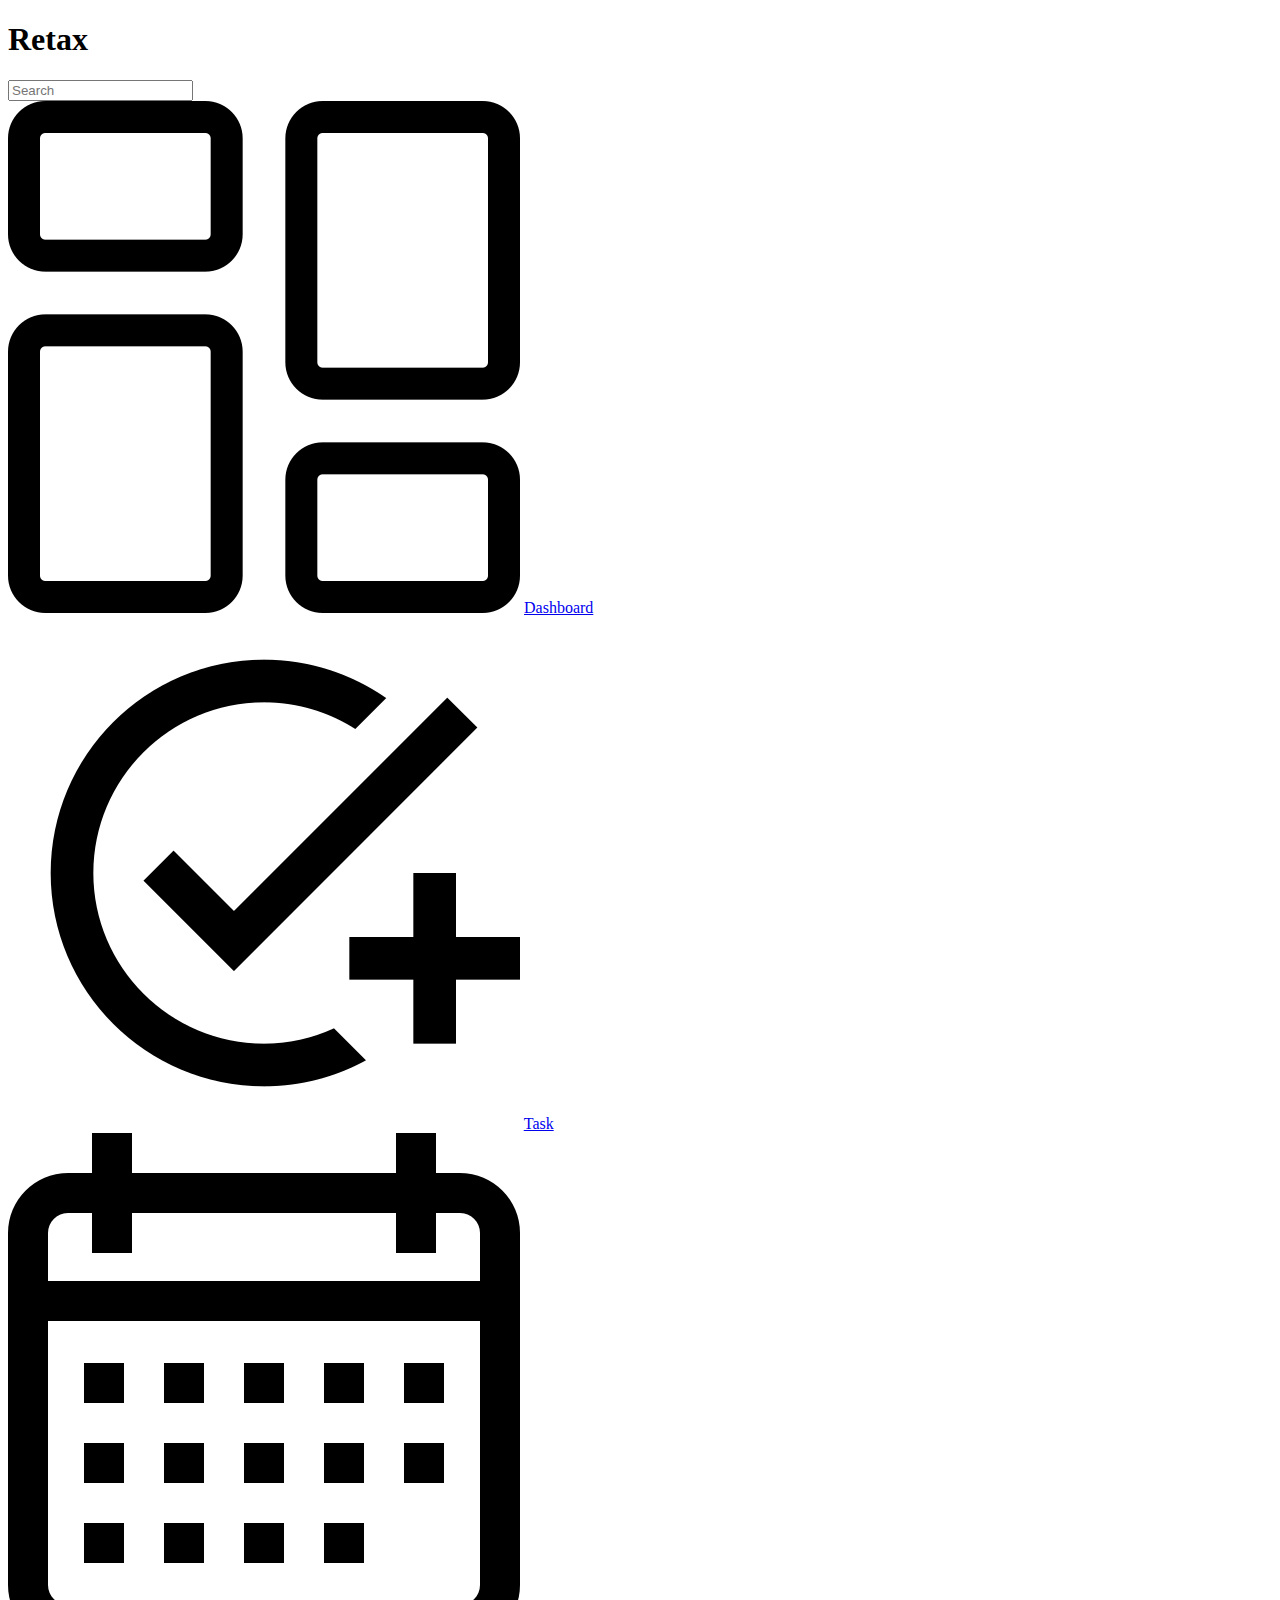
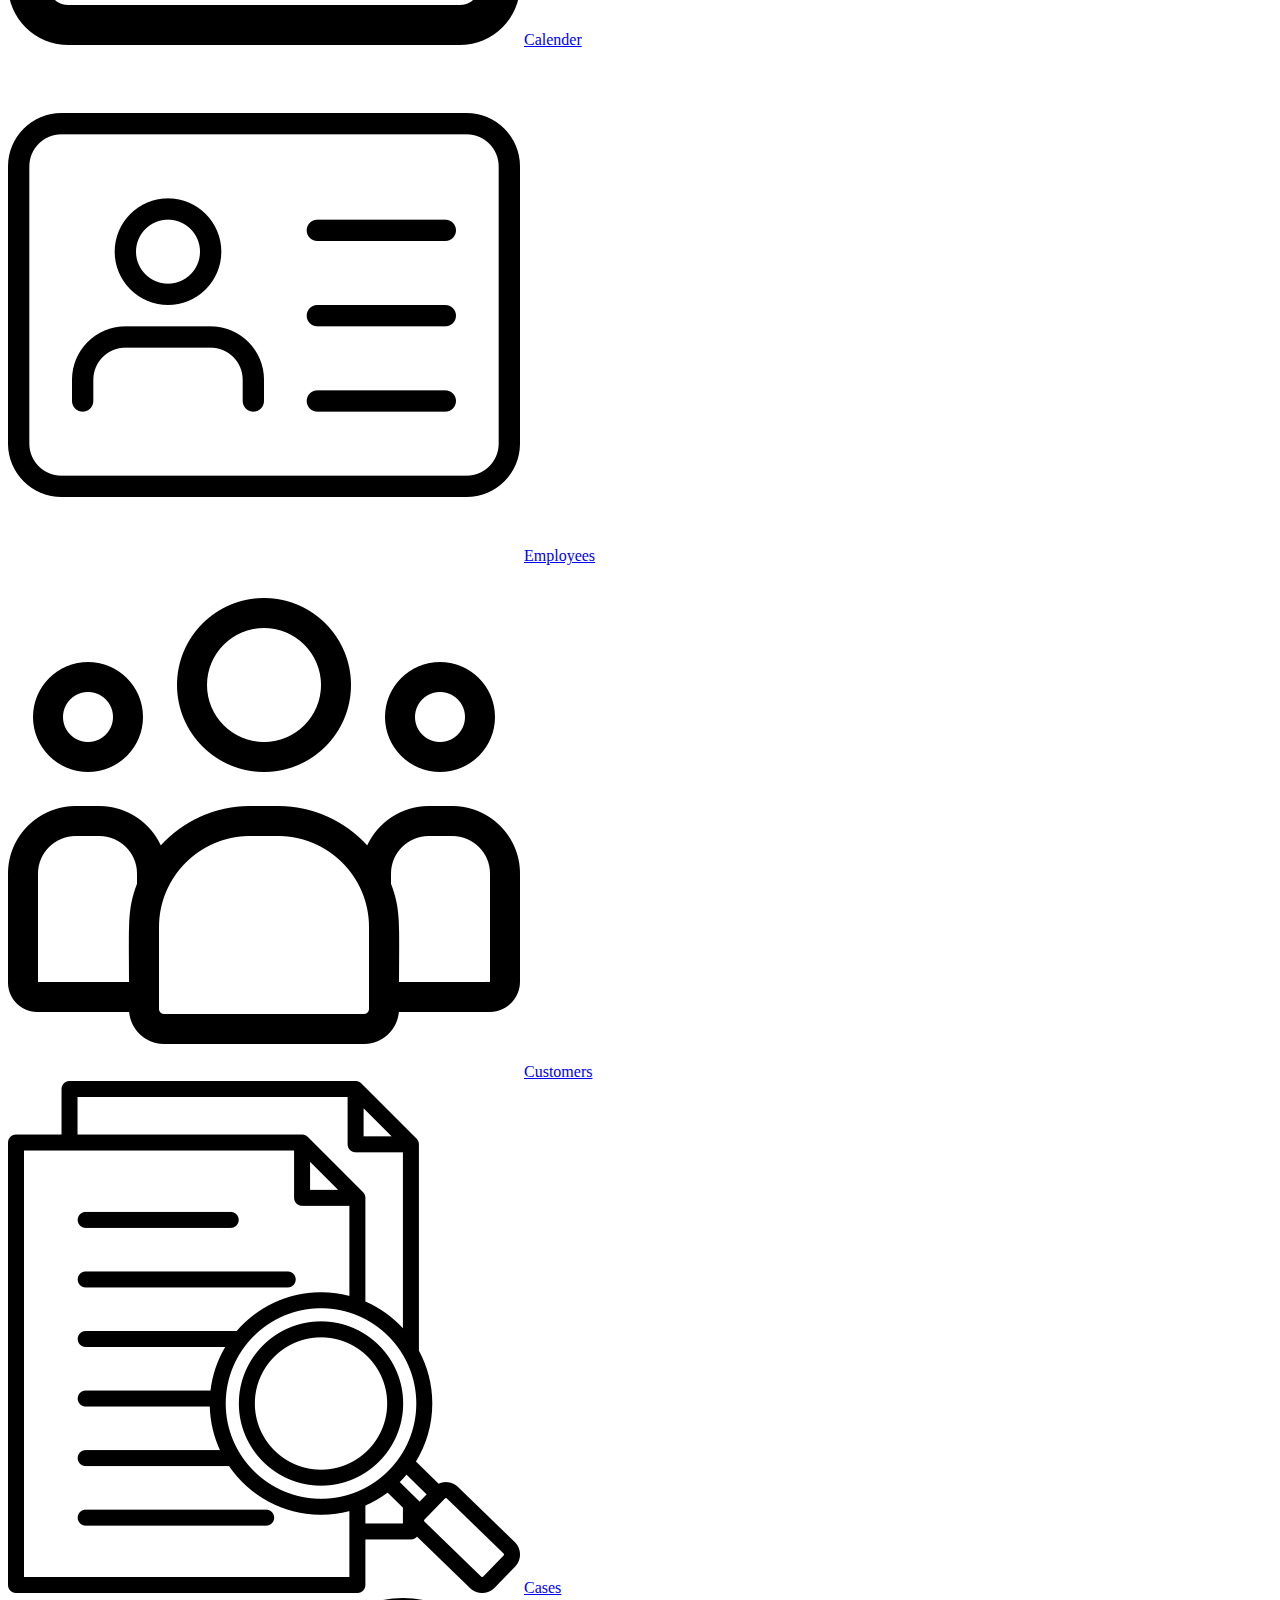
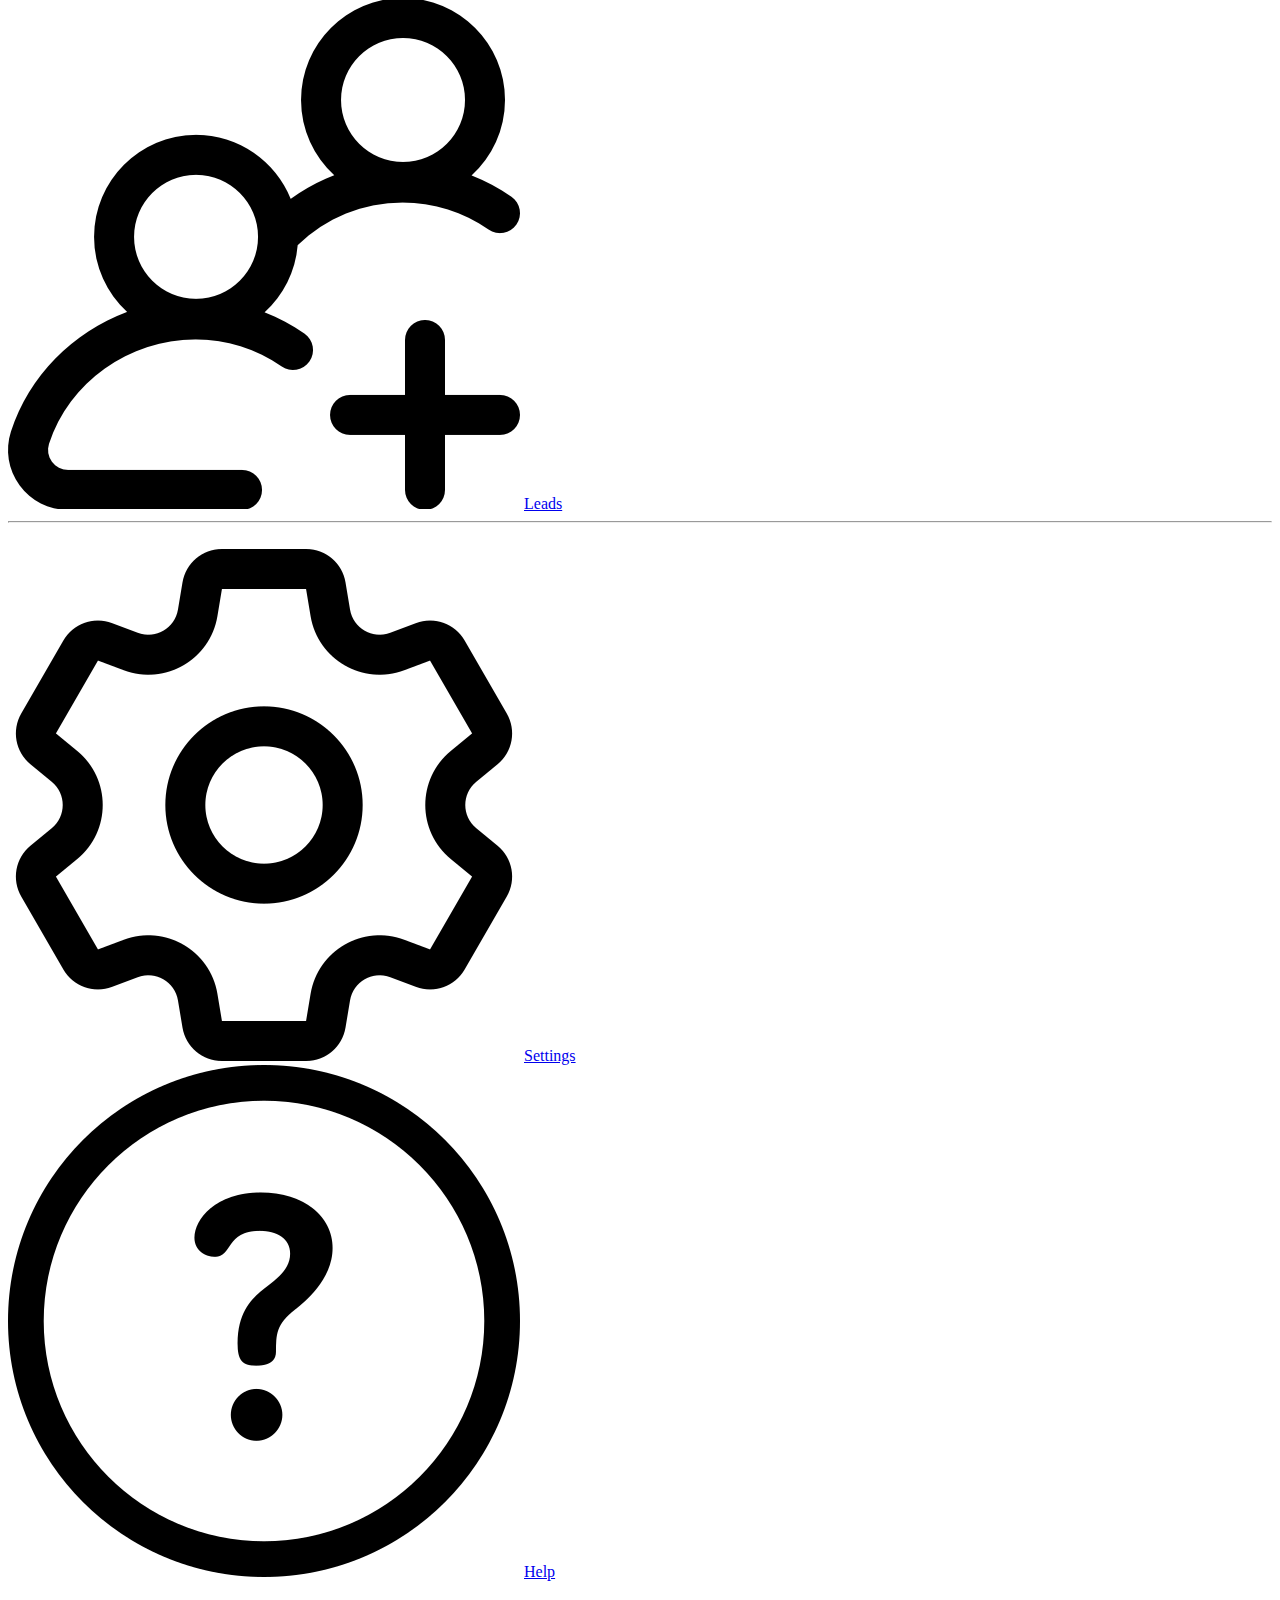
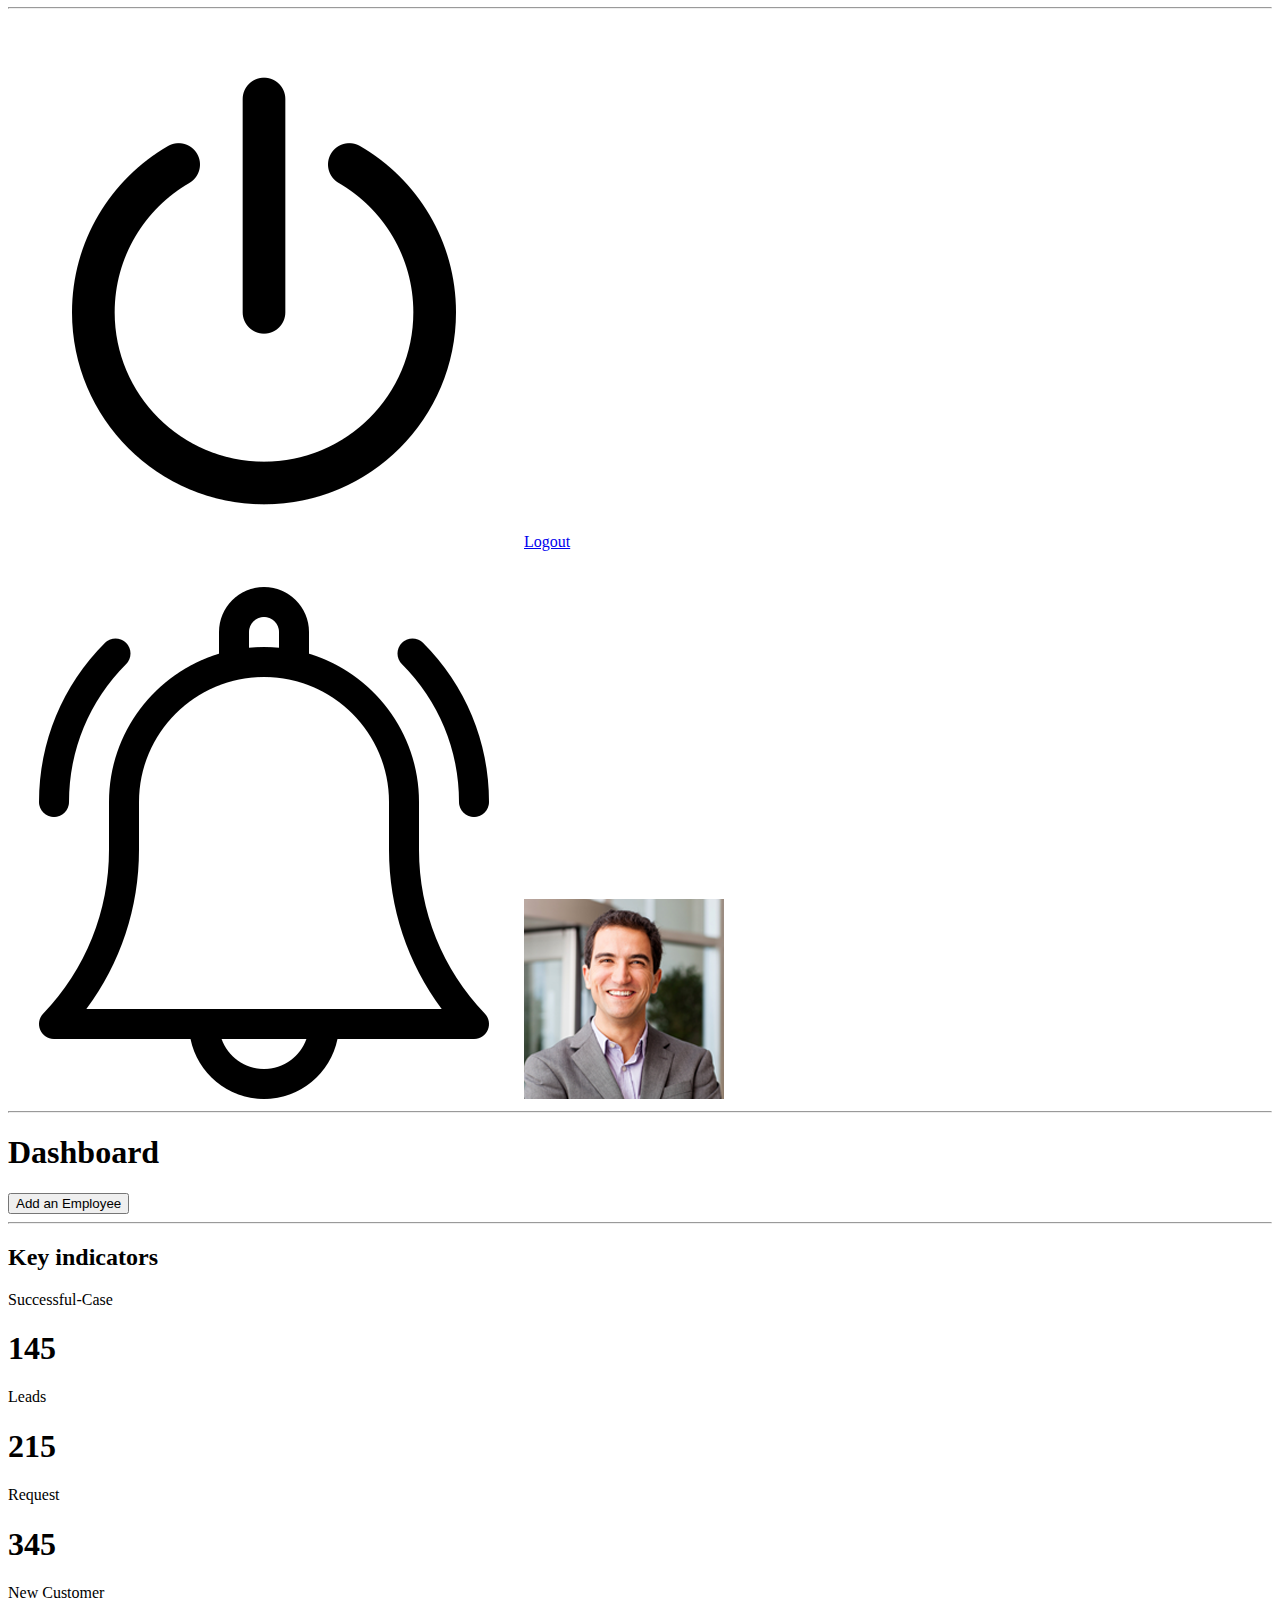
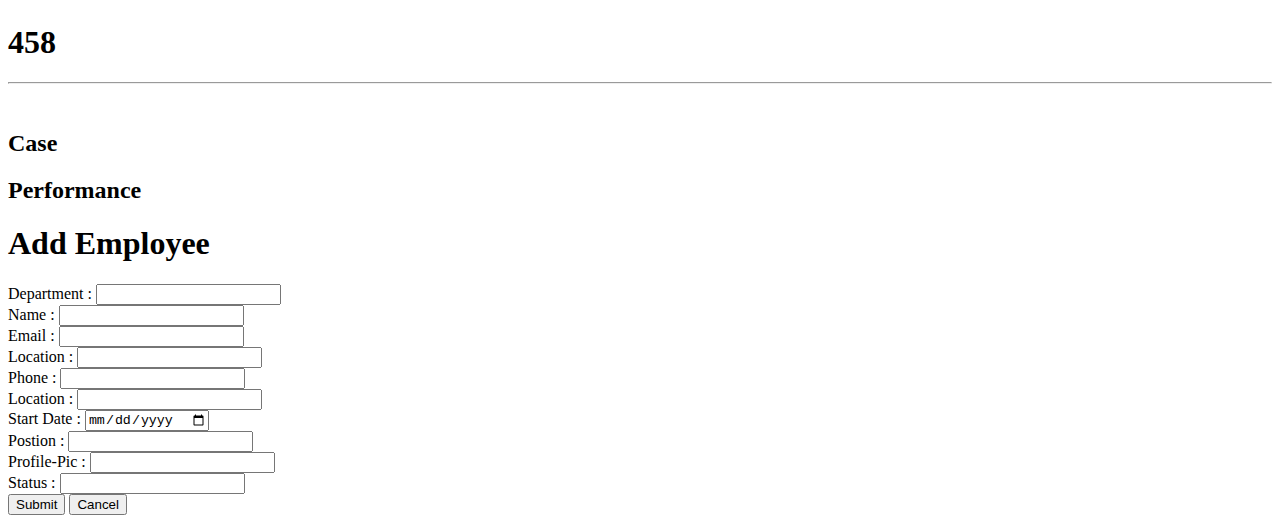
==== dashboard.html @ f05a21cc "trial and error" ====
<!DOCTYPE html>
<html lang="en">

<head>
  <meta charset="UTF-8" />
  <meta http-equiv="X-UA-Compatible" content="IE=edge" />
  <meta name="viewport" content="width=device-width, initial-scale=1.0" />
  <title>Document</title>
  <link rel="stylesheet" href="style/dashboard.css"/>
  <link rel="shortcut icon" href="images/Retax.jpg" type="jpeg/png">
</head>

<body>
  <div class="container">
    <nav id="navbar">
      <div class="nav-child">
        <h1 id="logo">Retax</h1>
        <input type="text" name="search" id="search" placeholder="Search" />

        <div class="link-div">
          <img class="nav-icon" src="images/dashboard.png" alt="pic" />
          <a class="links" id="dashboard" href="dashboard.html">Dashboard</a>
        </div>

        <div class="link-div">
          <img class="nav-icon" src="images/task.png" alt="pic" />
          <a class="links" id="task" href="#">Task</a>
        </div>

        <div class="link-div">
          <img class="nav-icon" src="images/calendar.png" alt="pic" />
          <a class="links" id="calender" href="#">Calender</a>
        </div>

        <div id="emp-div" class="link-div">
          <img class="nav-icon" src="images/employees.png" alt="pic" />
          <a class="links" id="employees" href="employee.html">Employees</a>
        </div>

        <div class="link-div">
          <img class="nav-icon" src="images/customer.png" alt="pic" />
          <a class="links" id="customers" href="customer.html">Customers</a>
        </div>

        <div class="link-div">
          <img class="nav-icon" src="images/cases.png" alt="pic" />
          <a class="links" id="cases" href="#">Cases</a>
        </div>

        <div class="link-div">
          <img class="nav-icon" src="images/leads.png" alt="pic" />
          <a class="links my-link" id="lead" href="#">Leads</a>
        </div>

        <!--Setting logout -->

        <div class="bottom-nav">
          <hr class="divider">
          <br>
          <div class="link-div">
            <img class="nav-icon" src="images/setting.png" alt="pic" />
            <a class="links" id="setting" href="google.com">Settings</a>
          </div>

          <div class="link-div">
            <img class="nav-icon" src="images/help.png" alt="pic" />
            <a class="links" id="help" href="#">Help</a>
          </div>
          <br>
          <hr />
          <br>
          <div class="link-div">
            <img class="nav-icon" src="images/logout.png" alt="pic" />
            <a class="links" id="logout" href="#">Logout</a>
          </div>
          <br>
          <br>
        </div>
      </div>
    </nav> 

    <!-- Dashboard and data div-->

    <div id="dashboard-div">
      <div id="profile">
        <div class="profile-span">
          <img class="notification" src="images/notification.png" alt="">
          <img class="profile-img" src="images/dummy-profile.png" alt="profile">
        </div>
      </div>
      <hr>

      <!--Main content div start-->

      <div id="dashboard-page">
        <div id="button-div">
          <h1>Dashboard</h1>
          <button id="add-Employee-dashboard">Add an Employee</button>
        </div>
        <hr>
        <h2 id="key-indicators">Key indicators</h2>
        <div id="key-indicators">
          <div id="successful-case">
            <p>Successful-Case</p>
            <h1 id="successful-case-data">145</h1>
          </div>
          <div id="leads">
            <p>Leads</p>
            <h1 id="leads-data">215</h1>
          </div>
          <div id="request">
            <p>Request</p>
            <h1 id="request-data">345</h1>
          </div>
          <div id="new-customer">
            <p>New Customer</p>
            <h1 id="new-customer-data">458</h1>
          </div>
        </div>

        <hr>

        <br>
        <div id="graph-section">
          <div id="graph">
            <h2>Case</h2>
          </div>
          <div id="percentage">
            <h2>Performance</h2>
          </div>
        </div>
      </div>

      <div id="add-Employee-form">
        <h1>Add Employee</h1>
        <label>Department : </label><input type="text" id="emp_dept"><br>
        <label>Name : </label><input type="text" id="emp_name"><br>
        <label>Email : </label><input type="email" id="emp_email"><br>
        <label>Location : </label><input type="text" id="emp_location"><br>
        <label>Phone : </label><input type="number" id="emp_phone"><br>
        <label>Location : </label><input type="text" id="emp_location"><br>
        <label>Start Date : </label><input type="date" id="emp_start_date"><br>
        <label>Postion : </label><input type="text" id="emp_position"><br>
        <label>Profile-Pic : </label><input type="text" id="emp_profile"><br>
        <label>Status : </label><input type="text" id="emp_status"><br>
        <button id="emp_submit">Submit</button>
        <button id="emp_cancel">Cancel</button>
        </form>
      </div>
    </div>

  </div>
  <script src="script/dashboard.js"></script>
</body>

</html>
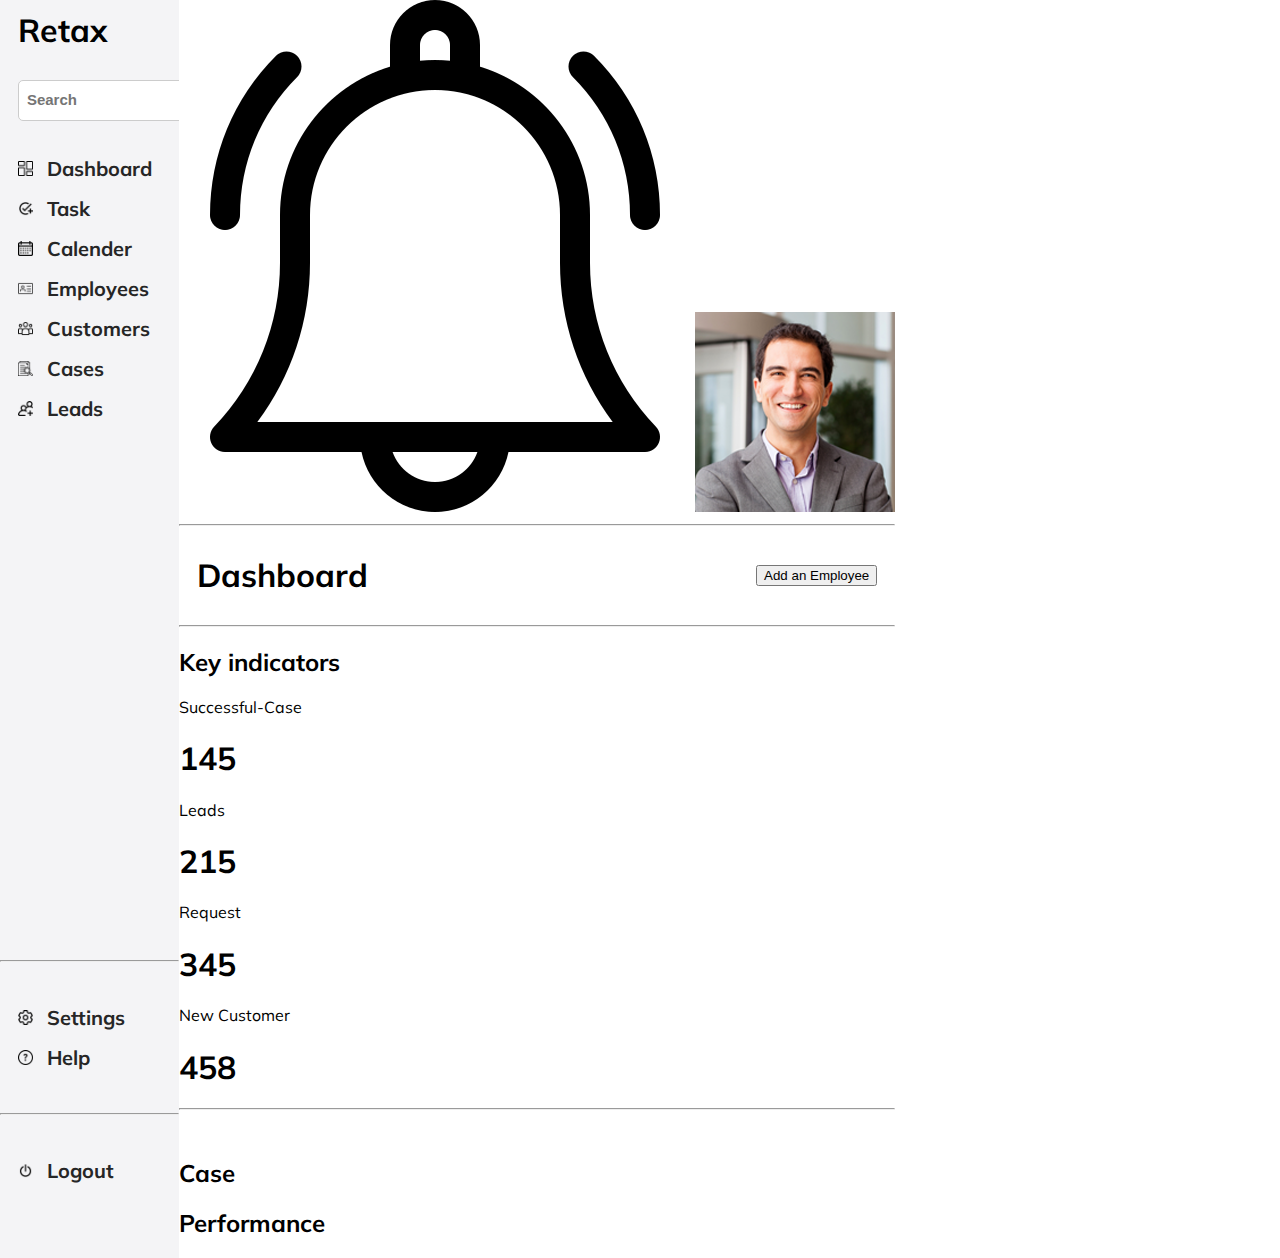
==== commit 8fcb3edf: "Add files via upload" ====
--- a/dashboard.html
+++ b/dashboard.html
@@ -7,6 +7,7 @@
   <meta name="viewport" content="width=device-width, initial-scale=1.0" />
   <title>Document</title>
   <link rel="stylesheet" href="style/dashboard.css"/>
+  <link rel="stylesheet" href="style/employee.css">
   <link rel="shortcut icon" href="images/Retax.jpg" type="jpeg/png">
 </head>
 
@@ -131,26 +132,58 @@
         </div>
       </div>
 
-      <div id="add-Employee-form">
-        <h1>Add Employee</h1>
-        <label>Department : </label><input type="text" id="emp_dept"><br>
-        <label>Name : </label><input type="text" id="emp_name"><br>
-        <label>Email : </label><input type="email" id="emp_email"><br>
-        <label>Location : </label><input type="text" id="emp_location"><br>
-        <label>Phone : </label><input type="number" id="emp_phone"><br>
-        <label>Location : </label><input type="text" id="emp_location"><br>
-        <label>Start Date : </label><input type="date" id="emp_start_date"><br>
-        <label>Postion : </label><input type="text" id="emp_position"><br>
-        <label>Profile-Pic : </label><input type="text" id="emp_profile"><br>
-        <label>Status : </label><input type="text" id="emp_status"><br>
-        <button id="emp_submit">Submit</button>
-        <button id="emp_cancel">Cancel</button>
-        </form>
+      
+      <div id="add-Employee-form" class="add-Employee-form-class">
+        <div class="title">
+          <h2>Add Employee</h2>
+        </div>
+        
+
+        <div class="input-tags">
+            <select name="" id="emp_dept">
+                <option value="Sales">Sales</option>
+                <option value="Marketing">Marketing</option>
+            </select><br>
+        <input placeholder="Enter Name" type="text" id="emp_name"><br>
+        <input placeholder="Enter Email" type="email" id="emp_email"><br>
+        <input placeholder="Enter Location" type="text" id="emp_location"><br>
+        <input placeholder="Enter Phone" type="number" id="emp_phone"><br>
+        <input placeholder="Enter Start Date" type="date" id="emp_start_date"><br>
+        <select name="" id="emp_position">
+            <option value="Head Of Marketing">Head Of Marketing</option>
+            <option value="Marketing Consultant">Marketing Consultant</option>
+            <option value="Marketing Coordinator">Marketing Coordinator</option>
+            <option value="Marketing Manager">Marketing Manager</option>
+            <option value="Marketing Specialist">Marketing Specialist</option>
+            <option value="Marketing Analyst">Marketing Analyst</option>
+            <option value="Head Of Sales">Head Of Sales</option>
+            <option value="Sales Manager">Sales Manager</option>
+            <option value="Lead Generator">Lead Generator</option>
+            <option value="Sales Representative">Sales Representative</option>
+            <option value="Sales Consultant">Sales Consultant</option>
+        </select><br>
+        <input placeholder="Enter Profile-Pic Link" type="text" id="emp_profile"><br>
+        <select name="emp_status" id="emp_status">
+            <option value="">Select Status</option>
+            <option value="Active">Active</option>
+            <option value="In a Meeting">In a Meeting</option>
+            <option value="Out Sick">Out Sick</option>
+        </select>
+        </div>
+        <div id="form_button">
+            <button id="emp_submit">Submit</button>
+            <button id="emp_cancel">Cancel</button>
+        </div>
+        
+        
+ 
       </div>
+     <div id="overlay"></div>
     </div>
 
   </div>
   <script src="script/dashboard.js"></script>
+ <!-- <script src="script/addEmployee.js"></script>  -->
 </body>
 
 </html>
--- a/style/employee.css
+++ b/style/employee.css
@@ -0,0 +1,419 @@
+@import url('https://fonts.googleapis.com/css2?family=Mulish:wght@200;300;400;500;600;700;800;900;1000&display=swap');
+
+body {
+    margin: 0;
+    padding: 0;
+    overflow-y: hidden;
+    font-family: "Mulish";
+}
+
+.container {
+    display: flex;
+}
+
+/* Nav bar CSS */
+#navbar {
+    position: sticky;
+    /* Make the navbar fixed */
+    left: 0;
+    top: 0;
+    width: 14%;
+    min-height: 100vh;
+    background-color: #f4f4f6;
+    overflow-y: auto;
+    /* Add vertical scroll if needed */
+}
+
+.nav-child h1 {
+    margin: 10px;
+    margin-left: 10%;
+}
+
+#search {
+    border-radius: 5px;
+    text-decoration: none;
+    border: 1px solid #ccc;
+    padding: 8px;
+    font-size: 15px;
+    margin: 20px;
+    margin-left: 10%;
+}
+
+.link-div {
+    margin: 15px;
+    margin-left: 10%;
+}
+
+.link-div:hover .nav-icon {
+    transform: scale(1.5);
+}
+
+.nav-icon {
+    width: 15px;
+}
+
+.links {
+    color: #262626;
+    text-decoration: none;
+    font-size: 20px;
+    margin: 10px;
+    font-weight: bold;
+}
+
+.links:hover {
+    color: #722ed1;
+}
+
+.bottom-nav {
+    position: absolute;
+    bottom: 0;
+    width: 100%;
+    padding-bottom: 20px;
+    /* Add some padding at the bottom */
+}
+
+/* left div*/
+
+
+#button-div {
+    /* border: 2px solid black; */
+    width: 95%;
+    margin: auto;
+    display: flex;
+    justify-content: space-between;
+    align-items: center;
+}
+
+#add-Employee-emp {
+    border-color: #722ed1;
+    border: 2px solid;
+    border-radius: 10px;
+    font-size: 20px;
+    height: 40px;
+    color: #722ed1;
+    background-color: white;
+}
+
+/* 
+#leads {
+    font-weight: bold;
+    background-color: #fff2e8;
+    padding-left: 30px;
+    text-align: start;
+    border-radius: 5px;
+}
+
+#request {
+    font-weight: bold;
+    background-color: #f6ffed;
+    padding-left: 30px;
+    text-align: start;
+    border-radius: 5px;
+} */
+
+/* #new-customer {
+    font-weight: bold;
+    background-color: #e6f7ff;
+    padding-left: 30px;
+    text-align: start;
+    border-radius: 5px;
+} */
+
+
+
+/* Employee-Page CSS*/
+
+.active-status {
+    color: #52c41a;
+    background-color: #f6ffed;
+}
+.sick-status{
+    color: #ffbb96;
+    background-color: #fff2e8;
+}
+.meeting-status{
+    color: #1890ff;
+    background-color: #e6f7ff;
+}
+
+/*#search_emp:focus {
+    outline: none;
+}*/
+
+#search_emp {
+    padding: 8px;
+    font-size: 16px;
+    border-radius: 8px;
+    text-align: center;
+    color: black;
+    line-height: 1;
+    width: max-content;
+    border: 1px solid #ccc;
+}
+
+#employees-page {
+    width: 85.8%;
+    min-height: 100vh;
+    position: fixed;
+    left: 14%;
+
+}
+
+select {
+    padding: 8px;
+    font-size: 16px;
+    background-color: #f4f4f6;
+    color: black;
+    border: 1px solid gray;
+    border-radius: 8px;
+}
+
+select:focus {
+    outline: none;
+}
+
+#employees-page {
+    display: inline-block;
+}
+
+/* table td:first-child {
+    width: 50px;
+    /* Set the desired width for the first (image) column */
+/* }  */
+
+table {
+    text-align: center;
+    margin: auto;
+    width: 98%;
+    /* border-collapse: collapse; */
+}
+
+thead {
+    background-color: #f4f4f6;
+    color: black;
+}
+
+td,
+th {
+    border-bottom: 1px solid #ddd;
+}
+
+td {
+    padding: 15px;
+    margin: 0px;
+    line-height: 2;
+}
+
+tbody {
+    background-color: white;
+    color: black;
+}
+
+/* #pagination-wrapper {
+    display: flex;
+    margin-top: 20px;
+    column-gap: 20px;
+    justify-content: center;
+} */
+
+/* #pagination-wrapper button:hover {
+    background-color: white;
+} */
+/* 
+#pagination-wrapper button:focus {
+    background-color: #fff;
+    color: black;
+} */
+/* 
+#pagination-wrapper button {
+    width: 40px;
+    height: 40px;
+    background-color: rgb(255, 255, 255);
+    color: white;
+    font-size: 22px;
+    border: none;
+    border-radius: 10px;
+    margin-right: 5px;
+} */
+
+
+
+#filterbar {
+    margin: 10px;
+    margin-left: 2.5%;
+}
+
+/* Form of employee */
+
+#add-Employee-form {
+    font-size: 40px;
+    padding: 30px;
+    border: 3px solid black;
+   display: none;
+
+}
+
+.add-Employee-form-class {
+    position: fixed;
+    top: 50%;
+    left: 50%;
+    transform: translate(-50%, -50%) scale(0.5);
+    transition: 200ms ease-in-out;
+    border: 10px solid dodgerblue;
+    border-radius: 20px;
+    z-index: 10;
+    background-color: white;
+    width: 900px;
+    opacity: 0;
+    max-width: 80%;
+  
+  }
+  .add-Employee-form-class.active {
+    opacity: 1;
+    transform: translate(-50, -50) scale(1);
+    transition: transform 300ms cubic-bezier(0.18,0.89,0.43,1.19);
+  }
+  .title {
+    text-align: center;
+    margin-top: -20px;
+  }
+.input-tags{
+    margin: 5%;
+    margin-left: 15%;
+    margin-right: 15%;
+}
+
+  input{
+    font-size: 2.5rem;
+    border-radius: 10px;
+    margin-bottom: 2rem;
+    width: 100%;
+   line-height: 1.5;
+    font-weight: bold;
+    border: 3px solid dodgerblue;
+    background-color: rgb(255, 255, 255);
+  
+ }
+ #emp_status ,#emp_dept,#emp_position{
+    font-size: 35px;
+    padding: 20px;
+    border-radius: 10px;
+    margin-bottom: 2rem;
+    width: 101%;
+    font-weight: bold;
+    border: 3px solid dodgerblue;
+    background-color: rgb(255, 255, 255);
+    line-height: 1;
+ }
+#emp_submit{ 
+    font-size: 3rem;
+    font-weight: bold;
+        background-color:dodgerblue; 
+        color: white; 
+        border-radius: 10px;
+        padding: 1rem;
+  }
+  #emp_submit:hover {
+    background-color: white;
+    color: black;
+    border: 2px solid dodgerblue;
+  }
+  #emp_cancel{ 
+    font-size: 3rem;
+    font-weight: bold;
+        background-color: dodgerblue; 
+        color: white; 
+        border-radius: 10px;
+        padding: 1rem;
+        
+        
+  }
+  #emp_cancel:hover {
+    background-color : white;
+    color: black;
+    border: 2px solid dodgerblue;
+   
+  }
+#form_button{
+    display: flex;
+    justify-content: center;
+    gap: 2%;
+}
+  #overlay {
+    position: fixed;
+    opacity: 0;
+    transition: 200ms ease-in-out;
+    top: 0;
+    left: 0;
+    right: 0;
+    bottom: 0;
+    background-color: rgba(0, 0,0, .5);
+    pointer-events: none;
+  }
+  
+  #overlay.active {
+    opacity: 1;
+    pointer-events: all;
+    display: block;
+  }
+  
+  #emp_cancel{
+    transition: all 300ms ease-in-out;
+  }
+
+
+
+  /*Edit share button*/
+
+  #footer{
+    width: 80%;
+    display: flex;
+    margin-top: 1rem;
+    position: fixed;
+    align-items: center;
+    justify-content: start;
+}
+
+#pagination {
+    margin: 25px;
+    width: 15%;
+    display: flex;
+    justify-content: space-around;
+    position: relative;
+}
+
+#pagination button {
+    font-size: 22px;
+    border-radius: 10px;
+    text-decoration: none;
+    color: black;
+    width: 30px;
+    text-align: center;
+    border: 3px solid black;
+    /* background-color: #52c41a; */
+}
+#pagination button:hover {
+    color: white;
+    background-color: royalblue;
+    
+}
+#button-formet{
+    width: 43%;
+}
+.delete-edit-class{
+  
+   margin-left: 15px;
+   display: none;
+   
+}
+.active-delete-button{
+    display: inline;
+}
+#edit-emp , #delete-emp{
+    background-color: white;
+    color: dodgerblue;
+    font-size: 1.3rem;
+    padding: 5px;
+    border: 2px solid dodgerblue;
+    border-radius: 10px;
+}